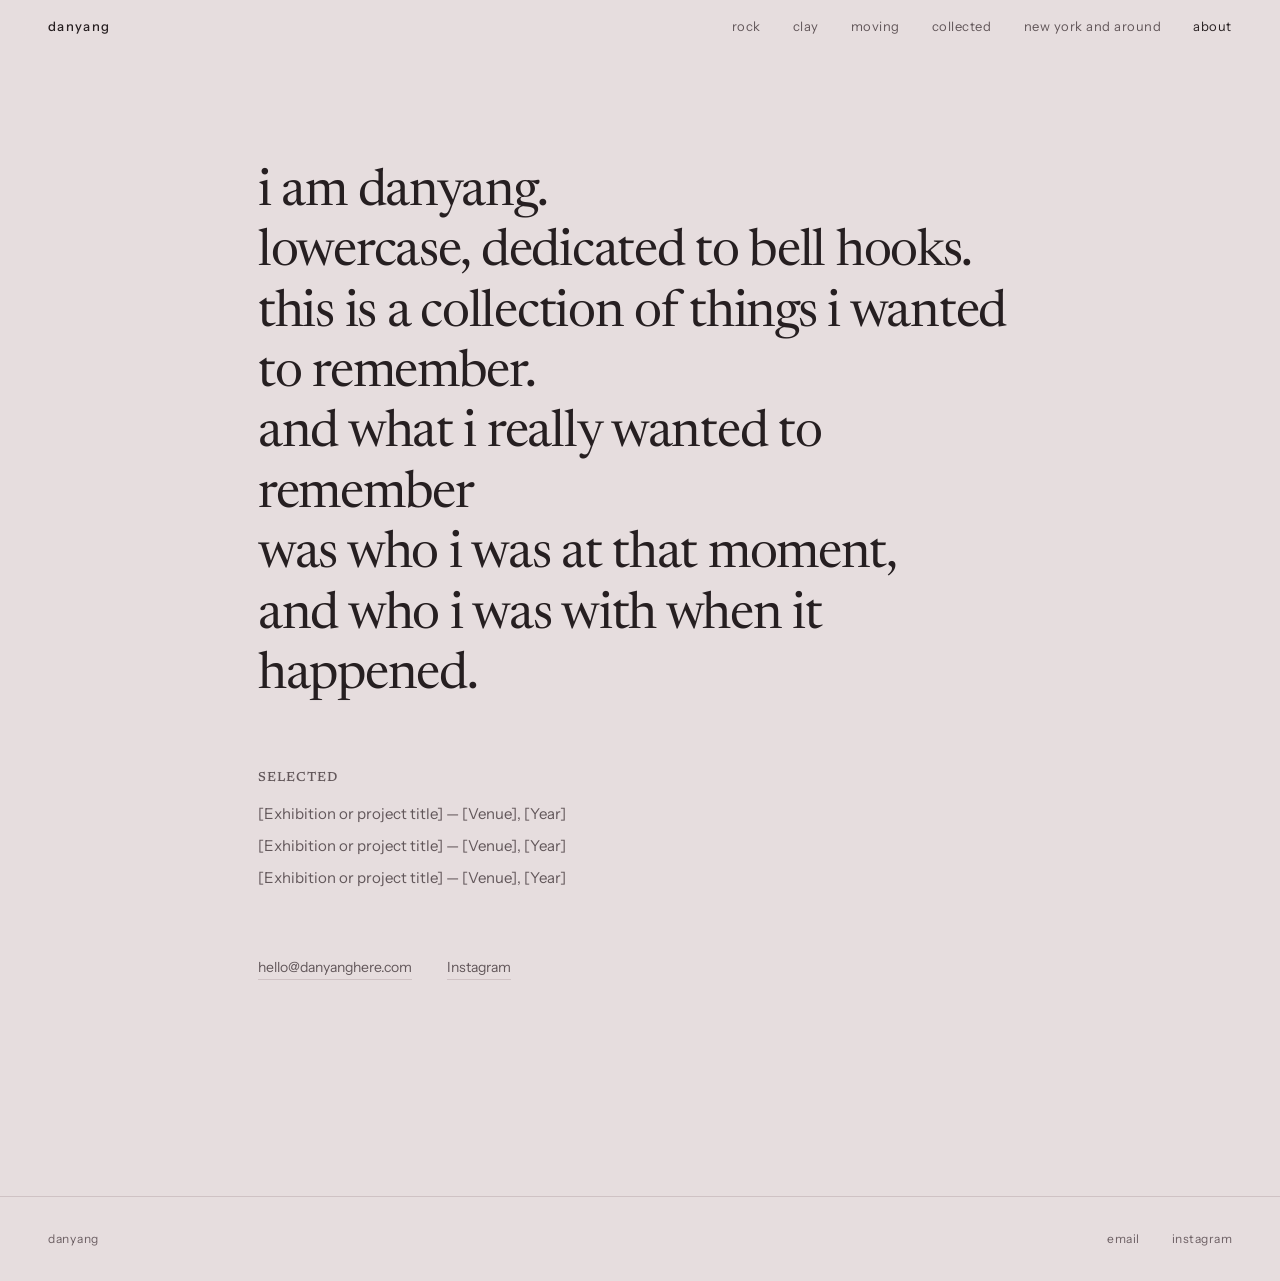
==== about/index.html @ da93a481 "Redesign Clay page as sculptural pottery space" ====
<!DOCTYPE html>
<html lang="en">
<head>
  <meta charset="UTF-8">
  <meta name="viewport" content="width=device-width, initial-scale=1.0">
  <title>About — danyang</title>
  <meta name="description" content="danyang — photography, ceramics, and video.">

  <link rel="preconnect" href="https://fonts.googleapis.com">
  <link rel="preconnect" href="https://fonts.gstatic.com" crossorigin>
  <link href="https://fonts.googleapis.com/css2?family=Instrument+Sans:ital,wght@0,400;0,500;1,400&family=Newsreader:ital,wght@0,400;0,500;1,400&display=swap" rel="stylesheet">
  <link rel="stylesheet" href="/css/style.css?v=17">
</head>
<body>

  <a href="#main" class="skip-link">Skip to content</a>

  <header class="site-header">
    <a href="/" class="site-title">danyang</a>
    <nav class="site-nav" aria-label="Main navigation">
      <a href="/rock/" class="nav-link">Rock</a>
      <a href="/clay/" class="nav-link">Clay</a>
      <a href="/moving/" class="nav-link">Moving</a>
      <a href="/collected/" class="nav-link">Collected</a>
      <a href="/new-york-and-around/" class="nav-link">New York and Around</a>
      <a href="/about/" class="nav-link nav-link--active" aria-current="page">About</a>
    </nav>
  </header>

  <main id="main">

    <div class="about-layout about-layout--text-only">

      <div class="about-text">
        <p>
          i am danyang.<br>
          lowercase, dedicated to bell hooks.<br>
          this is a collection of things i wanted to remember.<br>
          and what i really wanted to remember<br>
          was who i was at that moment,<br>
          and who i was with when it happened.
        </p>

        <!-- Selected exhibitions / projects -->
        <div class="about-section">
          <h2>Selected</h2>
          <ul>
            <!--
              REPLACE: List exhibitions, publications, or projects.
              Remove this section entirely if not relevant yet.
            -->
            <li>[Exhibition or project title] — [Venue], [Year]</li>
            <li>[Exhibition or project title] — [Venue], [Year]</li>
            <li>[Exhibition or project title] — [Venue], [Year]</li>
          </ul>
        </div>

        <!-- Contact -->
        <div class="about-contact">
          <!-- REPLACE: update with your actual email and social links -->
          <a href="mailto:hello@danyanghere.com">hello@danyanghere.com</a>
          <a href="https://instagram.com/" target="_blank" rel="noopener noreferrer">Instagram</a>
        </div>

      </div>

    </div>

  </main>

  <footer class="site-footer">
    <div class="footer-inner">
      <span class="footer-name">danyang</span>
      <nav class="footer-links" aria-label="Footer navigation">
        <a href="mailto:hello@danyanghere.com">Email</a>
        <a href="https://instagram.com/" target="_blank" rel="noopener noreferrer">Instagram</a>
      </nav>
    </div>
  </footer>

</body>
</html>
---- css/style.css ----
/* ============================================================
   DANYANG WU — VISUAL ARCHIVE
   Complete stylesheet
   ============================================================ */


/* ============================================================
   1. DESIGN TOKENS
   ============================================================ */

:root {
  /* Colors */
  --bg:              #E6DDDE;
  --text:            #261F21;
  --text-secondary:  #62575A;
  --text-tertiary:   #6C5F63;
  --border:          #CFC2C4;

  /* Typography */
  --font-sans: 'Instrument Sans', -apple-system, BlinkMacSystemFont, 'Segoe UI',
               Roboto, 'Helvetica Neue', Arial, sans-serif;
  --font-serif: 'Newsreader', Georgia, 'Times New Roman', serif;

  /* Spacing (8px base) */
  --space-xs:      0.5rem;   /*  8px */
  --space-sm:      1rem;     /* 16px */
  --space-md:      2rem;     /* 32px */
  --space-lg:      4rem;     /* 64px */
  --space-xl:      8rem;     /* 128px */
  --space-section: clamp(5rem, 12vh, 10rem);

  /* Layout */
  --max-width:     1400px;
  --content-width: 860px;
  --gutter:        clamp(1.25rem, 5vw, 3rem);
}


/* ============================================================
   2. RESET & BASE
   ============================================================ */

*,
*::before,
*::after {
  margin: 0;
  padding: 0;
  box-sizing: border-box;
}

html {
  font-size: 16px;
  scroll-behavior: smooth;
  -webkit-text-size-adjust: 100%;
}

body {
  font-family: var(--font-sans);
  font-size: 1rem;
  line-height: 1.6;
  color: var(--text);
  background-color: var(--bg);
  -webkit-font-smoothing: antialiased;
  -moz-osx-font-smoothing: grayscale;
}

img,
video {
  display: block;
  max-width: 100%;
  height: auto;
}

a {
  color: inherit;
  text-decoration: none;
}

/* Native SVG cursors: hidden automatically on touch-only devices. */
@media (hover: hover) and (pointer: fine) {
  html,
  body,
  body * {
    cursor: url('/assets/cursors/brush.svg?v=2') 3 3, auto !important;
  }

  a,
  button,
  [role='button'],
  input,
  select,
  textarea,
  summary,
  label {
    cursor: url('/assets/cursors/brush-active.svg?v=2') 3 3, auto !important;
  }

  html.page-clay,
  html.page-clay body,
  html.page-clay body * {
    cursor: url('/assets/cursors/sponge.svg?v=1') 4 4, auto !important;
  }

  html.page-clay a,
  html.page-clay button,
  html.page-clay [role='button'],
  html.page-clay input,
  html.page-clay select,
  html.page-clay textarea,
  html.page-clay summary,
  html.page-clay label {
    cursor: url('/assets/cursors/sponge-active.svg?v=1') 5 5, auto !important;
  }

  html.page-new-york,
  html.page-new-york body,
  html.page-new-york body * {
    cursor: url('/assets/cursors/mouse-chef.svg?v=1') 2 18, auto !important;
  }

  html.page-new-york a,
  html.page-new-york button,
  html.page-new-york [role='button'],
  html.page-new-york input,
  html.page-new-york select,
  html.page-new-york textarea,
  html.page-new-york summary,
  html.page-new-york label {
    cursor: url('/assets/cursors/mouse-chef-active.svg?v=1') 2 18, auto !important;
  }
}

ul, ol {
  list-style: none;
}

button {
  font: inherit;
  color: inherit;
  background: none;
  border: none;
  cursor: pointer;
}


/* ============================================================
   3. TYPOGRAPHY
   ============================================================ */

h1, h2, h3, h4 {
  font-weight: 400;
  line-height: 1.2;
}

h1, h2 {
  font-family: var(--font-serif);
  letter-spacing: -0.02em;
}

h1 {
  font-size: clamp(1.75rem, 4vw, 2.75rem);
  letter-spacing: -0.01em;
}

h2 {
  font-size: clamp(1.25rem, 2.5vw, 1.75rem);
  letter-spacing: -0.005em;
}

h3 {
  font-size: 1rem;
  font-weight: 500;
}

p {
  max-width: 60ch;
}

.text-secondary {
  color: var(--text-secondary);
}

.text-small {
  font-size: 0.8125rem;
  line-height: 1.5;
}

.text-caption {
  font-size: 0.75rem;
  letter-spacing: 0.06em;
  text-transform: uppercase;
  color: var(--text-secondary);
}

.text-statement {
  font-size: clamp(1.125rem, 2vw, 1.3125rem);
  font-weight: 300;
  line-height: 1.55;
  font-style: italic;
  max-width: 48ch;
}


/* ============================================================
   4. LAYOUT UTILITIES
   ============================================================ */

.container {
  max-width: var(--max-width);
  margin-left: auto;
  margin-right: auto;
  padding-left: var(--gutter);
  padding-right: var(--gutter);
}

.container--narrow {
  max-width: var(--content-width);
}

.page-padding {
  padding-top: var(--space-section);
  padding-bottom: var(--space-section);
}


/* ============================================================
   5. SKIP LINK (Accessibility)
   ============================================================ */

.skip-link {
  position: absolute;
  top: -3rem;
  left: var(--gutter);
  background: var(--text);
  color: var(--bg);
  padding: var(--space-xs) var(--space-sm);
  font-size: 0.8125rem;
  z-index: 200;
  transition: top 0.2s ease;
}

.skip-link:focus {
  top: var(--space-xs);
  outline: 2px solid var(--text);
  outline-offset: 2px;
}


/* ============================================================
   6. SITE HEADER & NAVIGATION
   ============================================================ */

.site-header {
  position: sticky;
  top: 0;
  z-index: 100;
  display: flex;
  flex-wrap: wrap;
  align-items: baseline;
  justify-content: space-between;
  padding: var(--space-sm) var(--gutter);
  background-color: rgba(230, 221, 222, 0.92);
  backdrop-filter: blur(12px);
  -webkit-backdrop-filter: blur(12px);
}

.site-title {
  font-size: 0.8125rem;
  font-weight: 500;
  letter-spacing: 0.1em;
  text-transform: lowercase !important;
}

.site-nav {
  display: flex;
  flex-wrap: wrap;
  gap: var(--space-xs) var(--space-md);
  align-items: baseline;
}

.nav-link {
  font-size: 0.8125rem;
  letter-spacing: 0.04em;
  text-transform: lowercase;
  color: var(--text-secondary);
  transition: color 0.2s ease;
  padding-bottom: 2px;
}

.nav-link--active {
  color: var(--text);
}

@media (hover: hover) {
  .nav-link:hover {
    color: var(--text);
  }
}


/* ============================================================
   7. HOMEPAGE
   ============================================================ */

.home-carousel-layout {
  padding: var(--space-md) var(--gutter) var(--space-section);
}

.home-carousel--vertical {
  width: min(30vw, 390px);
  height: 68vh;
  min-height: 460px;
  min-width: 0;
}

.home-carousel-viewport {
  width: 100%;
  height: 100%;
  overflow: hidden;
  opacity: 0;
  transition: opacity 0.4s ease;
}

.home-carousel-viewport.is-ready {
  opacity: 1;
}

.home-carousel--vertical .home-carousel-viewport {
  -webkit-mask-image: linear-gradient(to bottom, transparent, #000 6%, #000 94%, transparent);
  mask-image: linear-gradient(to bottom, transparent, #000 6%, #000 94%, transparent);
}

.home-carousel-track {
  display: flex;
  width: max-content;
  height: max-content;
  will-change: transform;
}

.home-carousel-track--vertical {
  flex-direction: column;
  width: 100%;
  animation: home-carousel-up var(--carousel-duration, 30s) linear infinite;
}

.home-carousel-sequence {
  display: flex;
  flex: none;
  gap: var(--space-md);
}

.home-carousel-track--vertical .home-carousel-sequence {
  flex-direction: column;
  width: 100%;
  padding-bottom: var(--space-md);
}

.home-carousel-item {
  position: relative;
  display: block;
  flex: none;
  overflow: hidden;
  background: var(--border);
}

.home-carousel--vertical .home-carousel-item {
  width: 100%;
  aspect-ratio: 3 / 4;
}

.home-carousel-item img {
  width: 100%;
  height: 100%;
  object-fit: cover;
  transition: transform 0.6s ease;
}

.home-carousel-item span {
  position: absolute;
  left: 0.5rem;
  bottom: 0.5rem;
  padding: 0.25rem 0.4rem;
  color: var(--text-secondary);
  background: rgba(230, 221, 222, 0.84);
  font-size: 0.625rem;
  letter-spacing: 0.05em;
  text-transform: lowercase;
  opacity: 0;
  transition: opacity 0.25s ease;
}

@media (hover: hover) {
  .home-carousel-item:hover img {
    transform: scale(1.015);
  }

  .home-carousel-item:hover span {
    opacity: 1;
  }

  .home-carousel-viewport:hover .home-carousel-track {
    animation-play-state: paused;
  }
}

.home-carousel-viewport:focus-within .home-carousel-track {
  animation-play-state: paused;
}

@keyframes home-carousel-up {
  to { transform: translateY(-50%); }
}

/* ============================================================
   8. SECTION HEADERS
   ============================================================ */

.section-header {
  padding: var(--space-section) var(--gutter) var(--space-lg);
  max-width: var(--max-width);
  margin: 0 auto;
}

.section-header h1 {
  margin-bottom: var(--space-xs);
}

.section-header .section-subtitle {
  color: var(--text-secondary);
  font-size: 0.875rem;
}


/* ============================================================
   9. PHOTOGRAPHY INDEX
   ============================================================ */

.projects-list {
  max-width: var(--max-width);
  margin: 0 auto;
  padding: 0 var(--gutter) var(--space-section);
}

.project-card {
  display: block;
  margin-bottom: var(--space-section);
}

.project-card:last-child {
  margin-bottom: 0;
}

.project-card img {
  width: 100%;
}

.project-card-info {
  margin-top: var(--space-sm);
}

.project-card-info h2 {
  font-size: 1.125rem;
  font-weight: 500;
  letter-spacing: 0.02em;
}

.project-card-info .project-year {
  font-size: 0.8125rem;
  color: var(--text-secondary);
  margin-top: 0.25rem;
}


/* ============================================================
   10. GALLERY SYSTEM (Photography Projects)
   ============================================================ */

.project-hero {
  padding: var(--space-section) var(--gutter) var(--space-lg);
  max-width: var(--content-width);
  margin: 0 auto;
}

.project-hero h1 {
  margin-bottom: 0.25rem;
}

.project-hero .project-year {
  font-size: 0.875rem;
  color: var(--text-secondary);
}

.project-statement {
  padding: 0 var(--gutter);
  max-width: var(--content-width);
  margin: 0 auto var(--space-section);
}

.project-gallery {
  display: flex;
  flex-direction: column;
  align-items: center;
  padding-bottom: var(--space-section);
}

.gallery-item {
  padding: 0 var(--gutter);
  margin-bottom: var(--space-section);
  max-width: var(--max-width);
}

.gallery-item:last-child {
  margin-bottom: 0;
}

.gallery-item img {
  width: 100%;
}

.gallery-item figcaption {
  margin-top: var(--space-xs);
  font-size: 0.75rem;
  letter-spacing: 0.05em;
  text-transform: uppercase;
  color: var(--text-tertiary);
  transition: opacity 0.3s ease;
}

/* Reveal captions on hover (desktop only) */
@media (hover: hover) {
  .gallery-item figcaption {
    opacity: 0;
  }
  .gallery-item:hover figcaption,
  .gallery-item:focus-within figcaption {
    opacity: 1;
  }
}

/* Layout variants */
.gallery-item--full {
  width: 100%;
}

.gallery-item--center {
  width: 65%;
}

.gallery-item--left {
  width: 55%;
  align-self: flex-start;
}

.gallery-item--right {
  width: 55%;
  align-self: flex-end;
}

.gallery-item--small {
  width: 38%;
}

/* Pairs: two images side by side */
.gallery-pair {
  display: flex;
  gap: var(--space-md);
  width: 85%;
  max-width: var(--max-width);
  padding: 0 var(--gutter);
  margin-bottom: var(--space-section);
}

.gallery-pair .gallery-item {
  flex: 1;
  padding: 0;
  margin-bottom: 0;
}


/* ============================================================
   11. POTTERY — CONTINUOUS CLAY SPACE
   ============================================================ */

html.page-clay,
html.page-clay body {
  --clay-slip: #B9A7A5;
  --clay-wet: #8F7978;
  background-color: var(--clay-slip);
}

.page-clay .site-header {
  background-color: rgba(185, 167, 165, 0.9);
}

.page-clay .pottery-page,
.page-clay .site-footer {
  position: relative;
  z-index: 2;
}

.page-clay .site-footer {
  border-top: 0;
  margin-top: clamp(5rem, 12vw, 11rem);
}

.clay-trace {
  position: fixed;
  inset: 0;
  z-index: 1;
  width: 100%;
  height: 100%;
  pointer-events: none;
}

.pottery-heading {
  padding-top: clamp(5rem, 10vh, 8rem);
  padding-bottom: clamp(5rem, 8vw, 9rem);
}

.pottery-heading h1 {
  font-size: clamp(2rem, 5.3vw, 5rem);
  color: rgba(38, 31, 33, 0.88);
}

.pottery-field {
  display: grid;
  grid-template-columns: repeat(12, minmax(0, 1fr));
  grid-auto-flow: row;
  align-items: start;
  row-gap: clamp(7rem, 12vw, 13rem);
  column-gap: clamp(1.5rem, 3vw, 4rem);
  width: min(100%, 1600px);
  margin: 0 auto;
  padding: 0 clamp(1.5rem, 5vw, 5rem) clamp(8rem, 14vw, 14rem);
}

.pottery-piece {
  position: relative;
  min-width: 0;
}

.pottery-object {
  display: block;
  width: 100%;
  text-align: left;
  transform-origin: 52% 78%;
}

.pottery-object img {
  width: 100%;
  height: auto;
  object-fit: contain;
  filter: drop-shadow(0 0.7rem 0.55rem rgba(57, 45, 46, 0.11));
  transform: translateZ(0) rotate(var(--resting-tilt, 0deg));
  transition: transform 900ms cubic-bezier(0.2, 0.75, 0.2, 1), filter 900ms ease;
  will-change: transform;
}

.pottery-caption {
  display: flex;
  align-items: baseline;
  justify-content: space-between;
  gap: 1rem;
  width: min(100%, 24rem);
  margin-top: 0.8rem;
  color: rgba(38, 31, 33, 0.68);
  font-size: 0.72rem;
  letter-spacing: 0.035em;
  opacity: 0.3;
  transition: opacity 500ms ease;
}

.pottery-caption small {
  font: inherit;
  color: rgba(38, 31, 33, 0.48);
}

.pottery-piece--01 { grid-column: 1 / span 6; grid-row: 1; --resting-tilt: -0.3deg; }
.pottery-piece--02 { grid-column: 8 / span 5; grid-row: 1; margin-top: clamp(6rem, 13vw, 12rem); --resting-tilt: 0.45deg; }
.pottery-piece--03 { grid-column: 2 / span 3; grid-row: 2; margin-top: clamp(1rem, 4vw, 4rem); --resting-tilt: -0.7deg; }
.pottery-piece--04 { grid-column: 7 / span 6; grid-row: 2; --resting-tilt: 0.35deg; }
.pottery-piece--05 { grid-column: 1 / span 7; grid-row: 3; --resting-tilt: -0.25deg; }
.pottery-piece--06 { grid-column: 8 / span 5; grid-row: 3; margin-top: clamp(7rem, 14vw, 13rem); --resting-tilt: 0.7deg; }
.pottery-piece--07 { grid-column: 2 / span 5; grid-row: 4; --resting-tilt: -0.55deg; }
.pottery-piece--08 { grid-column: 7 / span 6; grid-row: 4; margin-top: clamp(2rem, 6vw, 6rem); --resting-tilt: 0.4deg; }
.pottery-piece--09 { grid-column: 1 / span 4; grid-row: 5; margin-top: clamp(3rem, 8vw, 8rem); --resting-tilt: -0.45deg; }
.pottery-piece--10 { grid-column: 6 / span 4; grid-row: 5; --resting-tilt: 0.55deg; }
.pottery-piece--11 { grid-column: 8 / span 5; grid-row: 6; margin-top: clamp(5rem, 10vw, 10rem); --resting-tilt: -0.25deg; }
.pottery-piece--12 { grid-column: 1 / span 7; grid-row: 6; --resting-tilt: 0.3deg; }

@media (hover: hover) and (pointer: fine) {
  .pottery-object:hover img,
  .pottery-object:focus-visible img {
    filter: drop-shadow(0 0.9rem 0.7rem rgba(57, 45, 46, 0.14));
    transform: translateY(-0.25rem) rotate(calc(var(--resting-tilt, 0deg) + 0.45deg)) scale(1.014);
  }

  .pottery-object:hover .pottery-caption,
  .pottery-object:focus-visible .pottery-caption {
    opacity: 0.86;
  }
}

.pottery-object:focus-visible,
.pottery-lightbox__close:focus-visible {
  outline: 1px solid rgba(38, 31, 33, 0.7);
  outline-offset: 0.45rem;
}

.pottery-lightbox {
  width: 100vw;
  max-width: none;
  height: 100dvh;
  max-height: none;
  padding: clamp(4rem, 8vw, 7rem) var(--gutter) clamp(2rem, 5vw, 4rem);
  color: var(--text);
  background: rgba(185, 167, 165, 0.985);
  border: 0;
  overflow: auto;
}

body.pottery-dialog-open {
  overflow: hidden;
}

.pottery-lightbox::backdrop {
  background: rgba(84, 69, 70, 0.2);
  backdrop-filter: blur(2px);
}

.pottery-lightbox__close {
  position: fixed;
  top: 1.3rem;
  right: var(--gutter);
  z-index: 2;
  padding: 0.25rem;
  color: rgba(38, 31, 33, 0.68);
  font-size: 0.72rem;
  letter-spacing: 0.06em;
  text-transform: lowercase;
}

.pottery-lightbox__figure {
  display: grid;
  place-items: center;
  min-height: calc(100dvh - clamp(6rem, 13vw, 11rem));
}

.pottery-lightbox__figure img {
  width: auto;
  max-width: min(86vw, 1080px);
  max-height: 72dvh;
  object-fit: contain;
  filter: drop-shadow(0 1.25rem 1rem rgba(57, 45, 46, 0.13));
}

.pottery-lightbox__figure figcaption {
  width: min(86vw, 36rem);
  margin-top: 1.5rem;
  text-align: center;
}

.pottery-lightbox__figure h2 {
  font-family: var(--font-sans);
  font-size: 0.82rem;
  letter-spacing: 0.03em;
}

.pottery-lightbox__figure p {
  margin: 0.3rem auto 0;
  color: rgba(38, 31, 33, 0.55);
  font-size: 0.72rem;
  letter-spacing: 0.035em;
}


/* ============================================================
   12. VIDEO / MOVING
   ============================================================ */

.video-grid {
  display: grid;
  grid-template-columns: repeat(auto-fill, minmax(min(360px, 100%), 1fr));
  gap: var(--space-lg);
  max-width: var(--max-width);
  margin: 0 auto;
  padding: 0 var(--gutter) var(--space-section);
}

.video-grid--single {
  grid-template-columns: minmax(280px, 560px);
  justify-content: start;
}

.video-item video {
  width: 100%;
  background-color: var(--border);
}

.video-info {
  margin-top: var(--space-xs);
}

.video-info h3 {
  font-size: 0.875rem;
  font-weight: 400;
}

.video-info .video-meta {
  font-size: 0.75rem;
  color: var(--text-tertiary);
  margin-top: 0.125rem;
  letter-spacing: 0.03em;
}

.video-duration {
  display: inline-block;
  font-size: 0.6875rem;
  letter-spacing: 0.04em;
  color: var(--text-tertiary);
  margin-top: 0.25rem;
}


/* ============================================================
   13. FRUIT / COLLECTED
   ============================================================ */

.fruit-intro {
  max-width: var(--content-width);
  margin: 0 auto;
  padding: 0 var(--gutter) var(--space-lg);
}

.fruit-grid {
  display: grid;
  grid-template-columns: repeat(auto-fill, minmax(220px, 1fr));
  gap: var(--space-md);
  max-width: var(--max-width);
  margin: 0 auto;
  padding: 0 var(--gutter) var(--space-section);
}

.fruit-entry {
  transition: transform 0.3s ease;
}

.fruit-entry img {
  width: 100%;
  aspect-ratio: 1 / 1;
  object-fit: cover;
}

.fruit-info {
  margin-top: var(--space-xs);
}

.fruit-info .fruit-name {
  font-size: 0.9375rem;
  font-weight: 500;
}

.fruit-info .fruit-place {
  font-size: 0.8125rem;
  color: var(--text-secondary);
  margin-top: 0.125rem;
}

.fruit-info .fruit-year {
  font-size: 0.75rem;
  color: var(--text-tertiary);
  margin-top: 0.0625rem;
}

/* Slight lift on hover */
@media (hover: hover) {
  .fruit-entry:hover {
    transform: translateY(-2px);
  }
}


/* ============================================================
   14. ABOUT
   ============================================================ */

.about-layout {
  max-width: var(--content-width);
  margin: 0 auto;
  padding: var(--space-section) var(--gutter);
  display: grid;
  grid-template-columns: 1fr 1.5fr;
  gap: var(--space-lg);
  align-items: start;
}

.about-layout--text-only {
  grid-template-columns: 1fr;
}

.about-layout--text-only .about-text > p:first-child {
  max-width: 30ch;
  font-family: var(--font-serif);
  font-size: clamp(1.75rem, 4vw, 3.5rem);
  line-height: 1.18;
  letter-spacing: -0.025em;
}

.about-photo img {
  width: 100%;
}

.about-text p {
  margin-bottom: var(--space-sm);
}

.about-text p:last-child {
  margin-bottom: 0;
}

.about-section {
  margin-top: var(--space-lg);
}

.about-section h2 {
  font-size: 0.8125rem;
  font-weight: 500;
  letter-spacing: 0.08em;
  text-transform: uppercase;
  color: var(--text-secondary);
  margin-bottom: var(--space-sm);
}

.about-section ul li {
  font-size: 0.9375rem;
  margin-bottom: 0.5rem;
  color: var(--text-secondary);
}

.about-contact {
  margin-top: var(--space-lg);
}

.about-contact a {
  display: inline-block;
  font-size: 0.875rem;
  color: var(--text-secondary);
  margin-right: var(--space-md);
  padding-bottom: 1px;
  border-bottom: 1px solid var(--border);
  transition: color 0.2s ease, border-color 0.2s ease;
}

@media (hover: hover) {
  .about-contact a:hover {
    color: var(--text);
    border-color: var(--text);
  }
}


/* ============================================================
   15. FOOTER
   ============================================================ */

.site-footer {
  border-top: 1px solid var(--border);
  padding: var(--space-md) var(--gutter);
  margin-top: var(--space-section);
}

.footer-inner {
  max-width: var(--max-width);
  margin: 0 auto;
  display: flex;
  justify-content: space-between;
  align-items: baseline;
  flex-wrap: wrap;
  gap: var(--space-sm);
}

.footer-name {
  font-size: 0.75rem;
  letter-spacing: 0.06em;
  text-transform: lowercase !important;
  color: var(--text-tertiary);
}

.footer-links {
  display: flex;
  gap: var(--space-md);
}

.footer-links a {
  font-size: 0.75rem;
  letter-spacing: 0.04em;
  text-transform: lowercase;
  color: var(--text-tertiary);
  transition: color 0.2s ease;
}

@media (hover: hover) {
  .footer-links a:hover {
    color: var(--text);
  }
}


/* ============================================================
   16. FIGURE & IMAGE STYLES
   ============================================================ */

figure {
  position: relative;
}

figure img {
  display: block;
}

/* Subtle scale on image hover (desktop) */
@media (hover: hover) {
  .gallery-item img,
  .project-card img,
  .home-item img {
    transition: transform 0.5s ease;
  }

  .gallery-item:hover img,
  .project-card:hover img,
  .home-item:hover img {
    transform: scale(1.015);
  }
}

/* Overflow hidden on figures to contain scale */
.gallery-item,
.project-card,
.home-item a {
  overflow: hidden;
}

/* Ensure figcaption is outside overflow hidden */
.gallery-item {
  overflow: visible;
}

.gallery-item img {
  overflow: hidden;
}


/* ============================================================
   17. FOCUS STYLES
   ============================================================ */

:focus-visible {
  outline: 2px solid var(--text);
  outline-offset: 3px;
}

a:focus:not(:focus-visible) {
  outline: none;
}


/* ============================================================
   18. RESPONSIVE — TABLET (≤ 1024px)
   ============================================================ */

@media (max-width: 1024px) {
  .gallery-item--center { width: 75%; }
  .gallery-item--left,
  .gallery-item--right  { width: 65%; }
  .gallery-item--small  { width: 45%; }

  .gallery-pair { width: 90%; }
}


/* ============================================================
   19. RESPONSIVE — MOBILE (≤ 768px)
   ============================================================ */

@media (max-width: 768px) {
  .site-header {
    flex-direction: column;
    gap: var(--space-xs);
    padding-top: var(--space-sm);
    padding-bottom: var(--space-sm);
  }

  .site-nav {
    gap: var(--space-xs) var(--space-sm);
  }

  /* Homepage */
  .home-carousel-layout {
    padding-top: var(--space-sm);
  }

  .home-carousel--vertical {
    width: min(76vw, 360px);
    height: 62vh;
    min-height: 430px;
  }

  /* Gallery */
  .gallery-item--full,
  .gallery-item--center,
  .gallery-item--left,
  .gallery-item--right,
  .gallery-item--small {
    width: 100%;
    align-self: center;
  }

  .gallery-pair {
    flex-direction: column;
    width: 100%;
    gap: var(--space-lg);
  }

  /* Pottery */
  .pottery-field {
    display: block;
    padding-inline: clamp(1.25rem, 7vw, 3rem);
  }

  .pottery-piece {
    width: 88%;
    margin: 0 0 clamp(7rem, 24vw, 11rem);
  }

  .pottery-piece--02,
  .pottery-piece--04,
  .pottery-piece--06,
  .pottery-piece--08,
  .pottery-piece--11 {
    margin-left: auto;
  }

  .pottery-piece--03 { width: 58%; margin-left: 7%; }
  .pottery-piece--04 { width: 78%; }
  .pottery-piece--06 { width: 80%; }
  .pottery-piece--09 { width: 64%; }
  .pottery-piece--10 { width: 62%; margin-left: 15%; }
  .pottery-piece--11 { width: 84%; }
  .pottery-piece--12 { width: 94%; }

  .pottery-caption {
    opacity: 0.62;
  }

  /* Videos */
  .video-grid {
    grid-template-columns: 1fr;
    gap: var(--space-lg);
  }

  /* Fruit */
  .fruit-grid {
    grid-template-columns: repeat(2, 1fr);
    gap: var(--space-sm);
  }

  /* About */
  .about-layout {
    grid-template-columns: 1fr;
    gap: var(--space-md);
  }

  .about-photo {
    max-width: 280px;
  }
}


/* ============================================================
   20. RESPONSIVE — SMALL MOBILE (≤ 480px)
   ============================================================ */

@media (max-width: 480px) {
  .nav-link {
    font-size: 0.75rem;
  }

  .fruit-grid {
    grid-template-columns: repeat(2, 1fr);
    gap: var(--space-xs);
  }

  .fruit-info .fruit-name {
    font-size: 0.8125rem;
  }

  .fruit-info .fruit-place,
  .fruit-info .fruit-year {
    font-size: 0.6875rem;
  }
}


/* ============================================================
   21. REDUCED MOTION
   ============================================================ */

@media (prefers-reduced-motion: reduce) {
  *,
  *::before,
  *::after {
    animation-duration: 0.01ms !important;
    animation-iteration-count: 1 !important;
    transition-duration: 0.01ms !important;
    scroll-behavior: auto !important;
  }

  /* Hide autoplay videos, show poster fallback */
  .home-video video {
    display: none;
  }

  .home-video .video-poster-fallback {
    display: block;
  }

  .home-carousel-viewport {
    overflow: auto;
    -webkit-mask-image: none;
    mask-image: none;
    scrollbar-width: thin;
  }

  .home-carousel-track {
    animation: none !important;
    transform: none !important;
  }

  .home-carousel-sequence[aria-hidden="true"] {
    display: none;
  }

  .clay-trace {
    display: none;
  }

  .pottery-object img {
    transform: none !important;
  }
}


/* ============================================================
   22. PRINT
   ============================================================ */

@media print {
  .site-header,
  .site-footer,
  .skip-link {
    display: none;
  }

  body {
    background: white;
    color: black;
  }

  img {
    max-width: 100% !important;
    page-break-inside: avoid;
  }
}
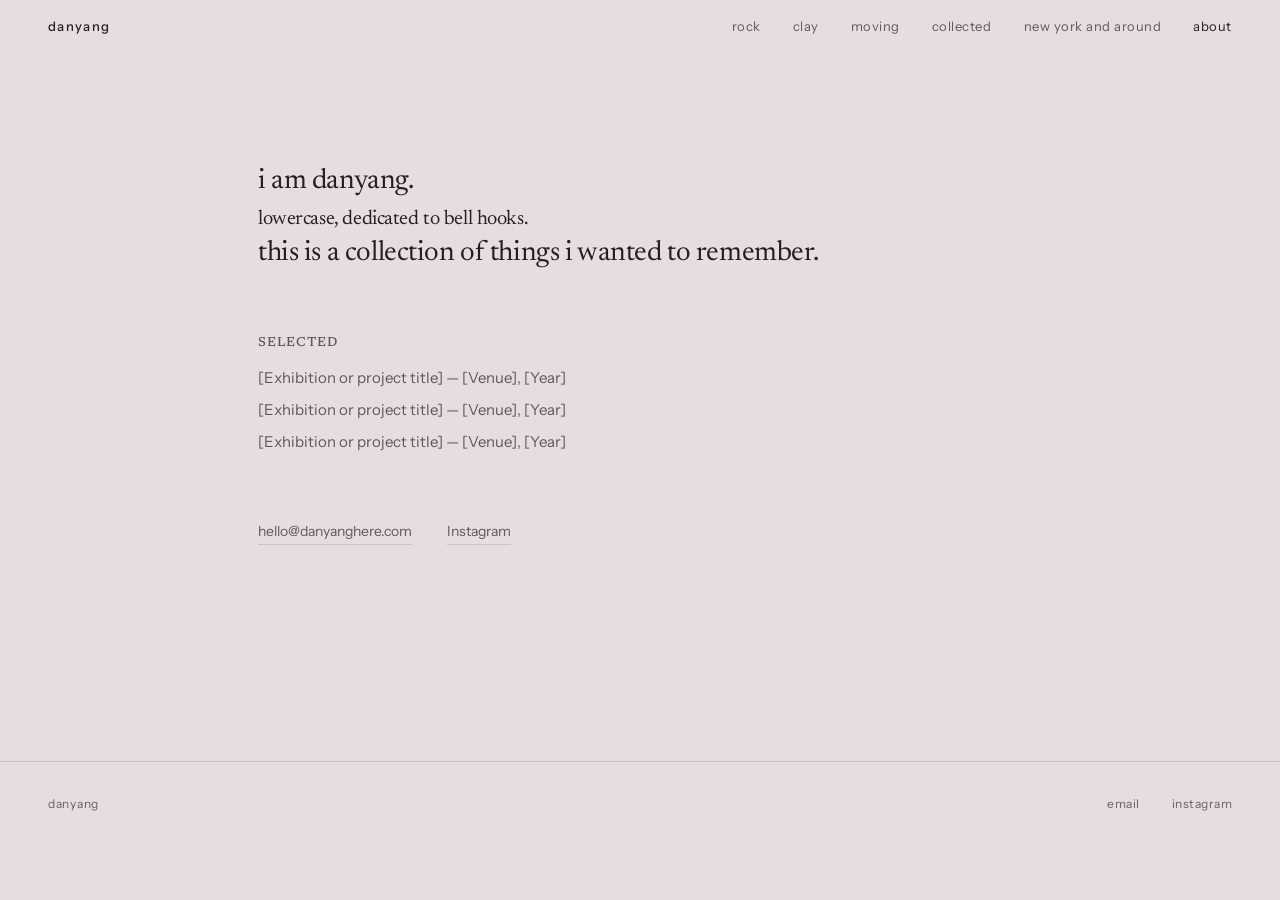
==== commit 603ba7c4: "Publish refined Clay archive and About bio" ====
--- a/about/index.html
+++ b/about/index.html
@@ -9,7 +9,7 @@
   <link rel="preconnect" href="https://fonts.googleapis.com">
   <link rel="preconnect" href="https://fonts.gstatic.com" crossorigin>
   <link href="https://fonts.googleapis.com/css2?family=Instrument+Sans:ital,wght@0,400;0,500;1,400&family=Newsreader:ital,wght@0,400;0,500;1,400&display=swap" rel="stylesheet">
-  <link rel="stylesheet" href="/css/style.css?v=17">
+  <link rel="stylesheet" href="/css/style.css?v=34">
 </head>
 <body>
 
@@ -34,11 +34,8 @@
       <div class="about-text">
         <p>
           i am danyang.<br>
-          lowercase, dedicated to bell hooks.<br>
-          this is a collection of things i wanted to remember.<br>
-          and what i really wanted to remember<br>
-          was who i was at that moment,<br>
-          and who i was with when it happened.
+          <span class="about-bio-dedication">lowercase, dedicated to bell hooks.</span><br>
+          this is a collection of things i wanted to remember.
         </p>
 
         <!-- Selected exhibitions / projects -->
--- a/css/style.css
+++ b/css/style.css
@@ -583,13 +583,8 @@
 
 html.page-clay,
 html.page-clay body {
-  --clay-slip: #B9A7A5;
   --clay-wet: #8F7978;
-  background-color: var(--clay-slip);
-}
-
-.page-clay .site-header {
-  background-color: rgba(185, 167, 165, 0.9);
+  background-color: var(--bg);
 }
 
 .page-clay .pottery-page,
@@ -627,9 +622,9 @@
   grid-template-columns: repeat(12, minmax(0, 1fr));
   grid-auto-flow: row;
   align-items: start;
-  row-gap: clamp(7rem, 12vw, 13rem);
-  column-gap: clamp(1.5rem, 3vw, 4rem);
-  width: min(100%, 1600px);
+  row-gap: clamp(11rem, 17vw, 19rem);
+  column-gap: clamp(1.5rem, 4vw, 5rem);
+  width: min(100%, 1480px);
   margin: 0 auto;
   padding: 0 clamp(1.5rem, 5vw, 5rem) clamp(8rem, 14vw, 14rem);
 }
@@ -637,6 +632,7 @@
 .pottery-piece {
   position: relative;
   min-width: 0;
+  max-width: 440px;
 }
 
 .pottery-object {
@@ -646,14 +642,43 @@
   transform-origin: 52% 78%;
 }
 
-.pottery-object img {
+.pottery-photograph {
+  display: block;
+  width: 100%;
+  transform: translateZ(0) rotate(var(--resting-tilt, 0deg));
+  transform-origin: 52% 70%;
+  transition: transform 900ms cubic-bezier(0.2, 0.75, 0.2, 1);
+}
+
+.pottery-photograph img {
+  display: block;
   width: 100%;
   height: auto;
   object-fit: contain;
-  filter: drop-shadow(0 0.7rem 0.55rem rgba(57, 45, 46, 0.11));
-  transform: translateZ(0) rotate(var(--resting-tilt, 0deg));
-  transition: transform 900ms cubic-bezier(0.2, 0.75, 0.2, 1), filter 900ms ease;
-  will-change: transform;
+}
+
+/* Keep both new true-alpha archive pieces and temporary source photographs
+   restrained within the sparse composition. */
+.pottery-piece--new-cutout,
+.pottery-piece--source-placeholder {
+  max-width: 350px;
+}
+
+.pottery-piece--body {
+  max-width: 390px;
+}
+
+.pottery-piece--environment {
+  max-width: 310px;
+}
+
+.pottery-photograph--source-placeholder,
+.pottery-photograph--environment {
+  background: transparent;
+  border: 0;
+  border-radius: 0;
+  box-shadow: none;
+  overflow: visible;
 }
 
 .pottery-caption {
@@ -675,23 +700,47 @@
   color: rgba(38, 31, 33, 0.48);
 }
 
-.pottery-piece--01 { grid-column: 1 / span 6; grid-row: 1; --resting-tilt: -0.3deg; }
-.pottery-piece--02 { grid-column: 8 / span 5; grid-row: 1; margin-top: clamp(6rem, 13vw, 12rem); --resting-tilt: 0.45deg; }
-.pottery-piece--03 { grid-column: 2 / span 3; grid-row: 2; margin-top: clamp(1rem, 4vw, 4rem); --resting-tilt: -0.7deg; }
-.pottery-piece--04 { grid-column: 7 / span 6; grid-row: 2; --resting-tilt: 0.35deg; }
-.pottery-piece--05 { grid-column: 1 / span 7; grid-row: 3; --resting-tilt: -0.25deg; }
-.pottery-piece--06 { grid-column: 8 / span 5; grid-row: 3; margin-top: clamp(7rem, 14vw, 13rem); --resting-tilt: 0.7deg; }
-.pottery-piece--07 { grid-column: 2 / span 5; grid-row: 4; --resting-tilt: -0.55deg; }
-.pottery-piece--08 { grid-column: 7 / span 6; grid-row: 4; margin-top: clamp(2rem, 6vw, 6rem); --resting-tilt: 0.4deg; }
-.pottery-piece--09 { grid-column: 1 / span 4; grid-row: 5; margin-top: clamp(3rem, 8vw, 8rem); --resting-tilt: -0.45deg; }
-.pottery-piece--10 { grid-column: 6 / span 4; grid-row: 5; --resting-tilt: 0.55deg; }
-.pottery-piece--11 { grid-column: 8 / span 5; grid-row: 6; margin-top: clamp(5rem, 10vw, 10rem); --resting-tilt: -0.25deg; }
-.pottery-piece--12 { grid-column: 1 / span 7; grid-row: 6; --resting-tilt: 0.3deg; }
+.pottery-caption > span,
+.pottery-caption > small {
+  display: none;
+}
+
+.pottery-caption::before {
+  content: "2024";
+}
+
+.pottery-piece--27 { grid-column: 1 / span 4; grid-row: 1; --resting-tilt: 0.3deg; }
+.pottery-piece--13 { grid-column: 6 / span 3; grid-row: 1; --resting-tilt: -0.3deg; }
+.pottery-piece--26 { grid-column: 10 / span 3; grid-row: 1; margin-top: clamp(5rem, 9vw, 9rem); --resting-tilt: -0.25deg; }
+.pottery-piece--01 { grid-column: 2 / span 4; grid-row: 2; --resting-tilt: -0.35deg; }
+.pottery-piece--02 { grid-column: 9 / span 3; grid-row: 2; margin-top: clamp(8rem, 14vw, 14rem); --resting-tilt: 0.4deg; }
+.pottery-piece--03 { grid-column: 5 / span 3; grid-row: 3; margin-top: clamp(1rem, 4vw, 4rem); --resting-tilt: -0.65deg; }
+.pottery-piece--04 { grid-column: 9 / span 3; grid-row: 3; --resting-tilt: 0.3deg; }
+.pottery-piece--05 { grid-column: 1 / span 4; grid-row: 4; --resting-tilt: -0.25deg; }
+.pottery-piece--06 { grid-column: 8 / span 4; grid-row: 4; margin-top: clamp(9rem, 15vw, 15rem); --resting-tilt: 0.65deg; }
+.pottery-piece--08 { grid-column: 2 / span 4; grid-row: 5; --resting-tilt: 0.35deg; }
+.pottery-piece--09 { grid-column: 8 / span 3; grid-row: 5; margin-top: clamp(4rem, 9vw, 9rem); --resting-tilt: -0.4deg; }
+.pottery-piece--24 { grid-column: 2 / span 3; grid-row: 6; --resting-tilt: 0.2deg; }
+.pottery-piece--23 { grid-column: 8 / span 3; grid-row: 6; --resting-tilt: -0.4deg; }
+.pottery-piece--14 { grid-column: 9 / span 3; grid-row: 7; margin-top: clamp(7rem, 11vw, 11rem); --resting-tilt: 0.25deg; }
+.pottery-piece--17 { grid-column: 1 / span 3; grid-row: 8; --resting-tilt: -0.2deg; }
+.pottery-piece--18 { grid-column: 7 / span 4; grid-row: 8; margin-top: clamp(8rem, 13vw, 13rem); --resting-tilt: 0.3deg; }
+.pottery-piece--20 { grid-column: 1 / span 3; grid-row: 9; --resting-tilt: 0.35deg; }
+.pottery-piece--25 { grid-column: 5 / span 3; grid-row: 9; --resting-tilt: 0.35deg; }
+.pottery-piece--12 { grid-column: 5 / span 3; grid-row: 10; --resting-tilt: 0.25deg; }
+.pottery-piece--28 { grid-column: 1 / span 5; grid-row: 11; --resting-tilt: -0.2deg; }
+.pottery-piece--31 { grid-column: 7 / span 4; grid-row: 11; --resting-tilt: 0.35deg; }
+.pottery-piece--19 { grid-column: 2 / span 4; grid-row: 12; --resting-tilt: -0.3deg; }
+.pottery-piece--21 { grid-column: 8 / span 3; grid-row: 12; margin-top: clamp(6rem, 10vw, 10rem); --resting-tilt: -0.25deg; }
+.pottery-piece--22 { grid-column: 2 / span 4; grid-row: 13; --resting-tilt: 0.25deg; }
+.pottery-piece--15 { grid-column: 2 / span 4; grid-row: 14; --resting-tilt: -0.35deg; }
+.pottery-piece--16 { grid-column: 8 / span 3; grid-row: 14; --resting-tilt: 0.4deg; }
+.pottery-piece--29 { grid-column: 2 / span 3; grid-row: 15; --resting-tilt: 0.25deg; }
+.pottery-piece--30 { grid-column: 8 / span 3; grid-row: 15; margin-top: clamp(6rem, 10vw, 10rem); --resting-tilt: -0.25deg; }
 
 @media (hover: hover) and (pointer: fine) {
-  .pottery-object:hover img,
-  .pottery-object:focus-visible img {
-    filter: drop-shadow(0 0.9rem 0.7rem rgba(57, 45, 46, 0.14));
+  .pottery-object:hover .pottery-photograph,
+  .pottery-object:focus-visible .pottery-photograph {
     transform: translateY(-0.25rem) rotate(calc(var(--resting-tilt, 0deg) + 0.45deg)) scale(1.014);
   }
 
@@ -714,7 +763,7 @@
   max-height: none;
   padding: clamp(4rem, 8vw, 7rem) var(--gutter) clamp(2rem, 5vw, 4rem);
   color: var(--text);
-  background: rgba(185, 167, 165, 0.985);
+  background: var(--bg);
   border: 0;
   overflow: auto;
 }
@@ -748,10 +797,9 @@
 
 .pottery-lightbox__figure img {
   width: auto;
-  max-width: min(86vw, 1080px);
-  max-height: 72dvh;
+  max-width: min(68vw, 820px);
+  max-height: 66dvh;
   object-fit: contain;
-  filter: drop-shadow(0 1.25rem 1rem rgba(57, 45, 46, 0.13));
 }
 
 .pottery-lightbox__figure figcaption {
@@ -761,16 +809,19 @@
 }
 
 .pottery-lightbox__figure h2 {
-  font-family: var(--font-sans);
-  font-size: 0.82rem;
-  letter-spacing: 0.03em;
+  display: none;
 }
 
 .pottery-lightbox__figure p {
   margin: 0.3rem auto 0;
   color: rgba(38, 31, 33, 0.55);
+  font-size: 0;
+  letter-spacing: 0.035em;
+}
+
+.pottery-lightbox__figure p::before {
+  content: "2024";
   font-size: 0.72rem;
-  letter-spacing: 0.035em;
 }
 
 
@@ -787,14 +838,36 @@
   padding: 0 var(--gutter) var(--space-section);
 }
 
-.video-grid--single {
-  grid-template-columns: minmax(280px, 560px);
-  justify-content: start;
+.video-grid--moving {
+  grid-template-columns: 1fr;
+  justify-content: stretch;
+}
+
+.video-item--above-trees {
+  width: min(220px, calc(100vw - (2 * var(--gutter))));
+}
+
+.video-item--on-their-way {
+  width: min(300px, calc(100vw - (2 * var(--gutter))));
+  margin-top: clamp(6rem, 12vw, 11rem);
+  margin-left: clamp(2rem, 14vw, 12rem);
 }
 
 .video-item video {
-  width: 100%;
-  background-color: var(--border);
+  display: block;
+  width: 100%;
+  height: auto;
+  background-color: transparent;
+}
+
+.video-item--above-trees video {
+  aspect-ratio: 3 / 4;
+  object-fit: contain;
+}
+
+.video-item--on-their-way video {
+  aspect-ratio: 3 / 1;
+  object-fit: cover;
 }
 
 .video-info {
@@ -894,16 +967,26 @@
   align-items: start;
 }
 
+.video-info .video-place {
+  margin-top: 0.125rem;
+  color: var(--text-secondary);
+  font-size: 0.75rem;
+}
+
 .about-layout--text-only {
   grid-template-columns: 1fr;
 }
 
 .about-layout--text-only .about-text > p:first-child {
-  max-width: 30ch;
+  max-width: 45ch;
   font-family: var(--font-serif);
-  font-size: clamp(1.75rem, 4vw, 3.5rem);
-  line-height: 1.18;
-  letter-spacing: -0.025em;
+  font-size: clamp(1.15rem, 2.2vw, 2rem);
+  line-height: 1.28;
+  letter-spacing: -0.015em;
+}
+
+.about-bio-dedication {
+  font-size: 0.72em;
 }
 
 .about-photo img {
@@ -1128,8 +1211,9 @@
   }
 
   .pottery-piece {
-    width: 88%;
-    margin: 0 0 clamp(7rem, 24vw, 11rem);
+    width: 58%;
+    max-width: 360px;
+    margin: 0 0 clamp(9rem, 30vw, 14rem);
   }
 
   .pottery-piece--02,
@@ -1140,13 +1224,38 @@
     margin-left: auto;
   }
 
-  .pottery-piece--03 { width: 58%; margin-left: 7%; }
-  .pottery-piece--04 { width: 78%; }
-  .pottery-piece--06 { width: 80%; }
-  .pottery-piece--09 { width: 64%; }
-  .pottery-piece--10 { width: 62%; margin-left: 15%; }
-  .pottery-piece--11 { width: 84%; }
-  .pottery-piece--12 { width: 94%; }
+  .pottery-piece--01 { width: 62%; margin-left: 5%; }
+  .pottery-piece--02 { width: 52%; }
+  .pottery-piece--03 { width: 46%; margin-left: 12%; }
+  .pottery-piece--04 { width: 50%; }
+  .pottery-piece--05 { width: 62%; }
+  .pottery-piece--06 { width: 58%; }
+  .pottery-piece--07 { width: 60%; margin-left: 8%; }
+  .pottery-piece--08 { width: 50%; }
+  .pottery-piece--09 { width: 46%; margin-left: 12%; }
+  .pottery-piece--10 { width: 48%; margin-left: 22%; }
+  .pottery-piece--11 { width: 52%; }
+  .pottery-piece--12 { width: 60%; margin-left: 5%; }
+  .pottery-piece--13 { width: 55%; margin-left: 7%; }
+  .pottery-piece--14 { width: 50%; margin-left: auto; }
+  .pottery-piece--15 { width: 53%; margin-left: 18%; }
+  .pottery-piece--16 { width: 48%; margin-left: auto; }
+  .pottery-piece--17 { width: 57%; }
+  .pottery-piece--18 { width: 64%; margin-left: auto; }
+  .pottery-piece--19 { width: 64%; margin-left: 4%; }
+  .pottery-piece--20 { width: 60%; margin-left: auto; }
+  .pottery-piece--21 { width: 52%; margin-left: 12%; }
+  .pottery-piece--22 { width: 55%; margin-left: auto; }
+  .pottery-piece--23 { width: 48%; margin-left: 6%; }
+  .pottery-piece--24 { width: 50%; margin-left: 25%; }
+  .pottery-piece--25 { width: 52%; margin-left: auto; }
+  .pottery-piece--26 { width: 48%; margin-left: 12%; }
+  .pottery-piece--27 { width: 55%; margin-left: 23%; }
+  .pottery-piece--28 { width: 52%; margin-left: 3%; }
+  .pottery-piece--29 { width: 46%; margin-left: auto; }
+  .pottery-piece--30 { width: 46%; margin-left: 9%; }
+  .pottery-piece--31 { width: 64%; margin-left: auto; }
+  .pottery-piece--32 { width: 54%; margin-left: 7%; }
 
   .pottery-caption {
     opacity: 0.62;
@@ -1244,7 +1353,7 @@
     display: none;
   }
 
-  .pottery-object img {
+  .pottery-photograph {
     transform: none !important;
   }
 }
